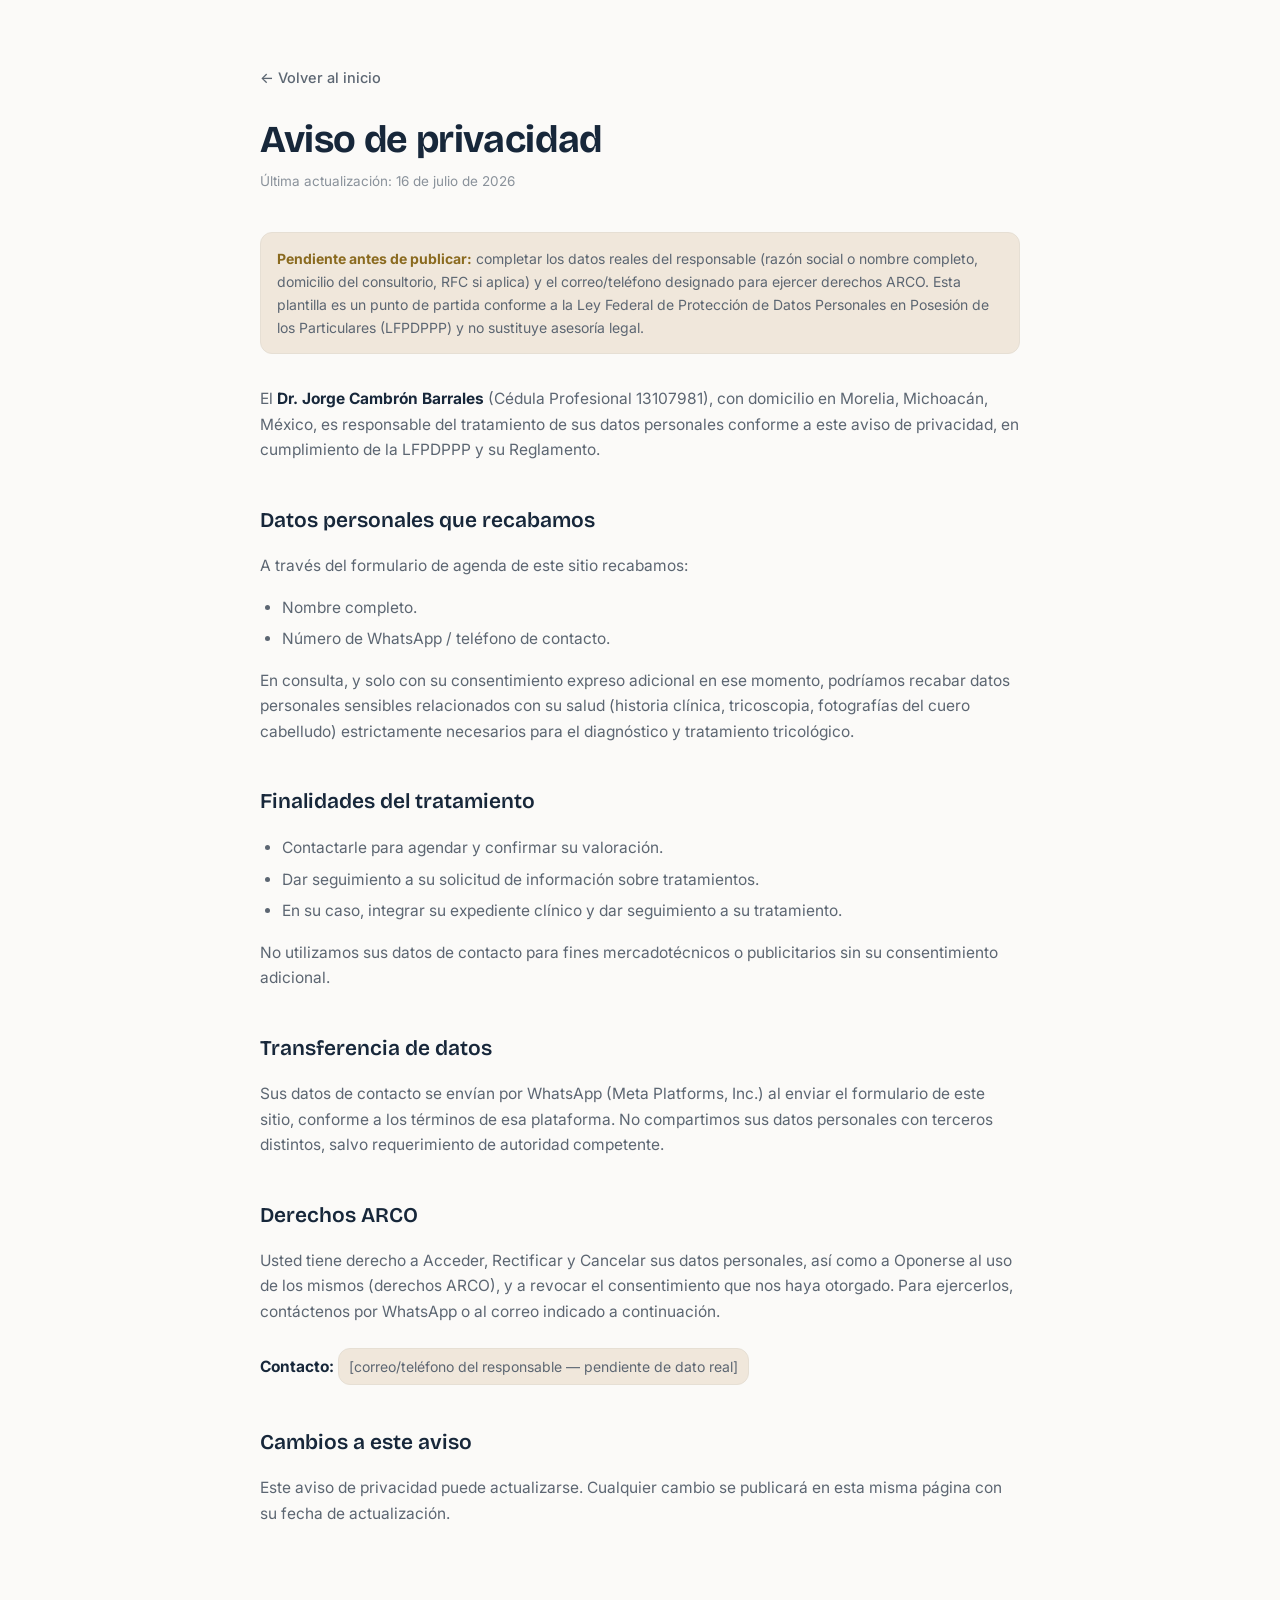
==== aviso-de-privacidad.html @ 43de092c "Implementa la landing "Landing completa" del design system de Claude Design Importa templates/landin" ====
<!DOCTYPE html>
<html lang="es-MX">
  <head>
    <meta charset="UTF-8" />
    <meta name="viewport" content="width=device-width, initial-scale=1" />
    <meta name="robots" content="noindex" />
    <title>Aviso de privacidad | Dr. Jorge Cambrón</title>
    <link rel="icon" type="image/svg+xml" href="assets/logo/favicon.svg" />
    <link rel="preconnect" href="https://fonts.googleapis.com" />
    <link rel="preconnect" href="https://fonts.gstatic.com" crossorigin />
    <link
      href="https://fonts.googleapis.com/css2?family=Bricolage+Grotesque:opsz,wght@12..96,400;12..96,600;12..96,700&family=Inter:wght@400;500;600&display=swap"
      rel="stylesheet"
    />
    <link rel="stylesheet" href="assets/css/tokens.css" />
    <style>
      body { margin: 0; background: var(--cream); color: var(--ink); font-family: var(--font-text); line-height: 1.65; }
      .legal-wrap { max-width: 760px; margin: 0 auto; padding: clamp(32px, 6vw, 64px) clamp(20px, 4vw, 40px) 96px; }
      .legal-back { display: inline-flex; align-items: center; gap: 6px; font-size: 14.5px; font-weight: 500; color: var(--ink-soft); text-decoration: none; margin-bottom: 28px; }
      .legal-back:hover { color: var(--navy); }
      h1 { font-family: var(--font-display); font-weight: 700; font-size: clamp(28px, 4vw, 38px); line-height: 1.15; letter-spacing: -0.01em; color: var(--ink); margin: 0 0 8px; }
      .legal-updated { font-size: 13.5px; color: var(--ink-mute); margin: 0 0 40px; }
      h2 { font-family: var(--font-display); font-weight: 600; font-size: 21px; color: var(--ink); margin: 40px 0 12px; }
      p, li { font-size: 15.5px; color: var(--ink-soft); }
      ul { padding-left: 22px; }
      li { margin-bottom: 6px; }
      strong { color: var(--ink); }
      .legal-todo { background: var(--sand); border: 1.5px solid var(--line); border-radius: var(--radius-md); padding: 14px 16px; font-size: 14px; color: var(--ink-soft); margin: 0 0 32px; }
      .legal-todo strong { color: var(--gold-deep); }
      a { color: var(--navy); }
    </style>
  </head>
  <body>
    <div class="legal-wrap">
      <a class="legal-back" href="index.html">← Volver al inicio</a>
      <h1>Aviso de privacidad</h1>
      <p class="legal-updated">Última actualización: 16 de julio de 2026</p>

      <div class="legal-todo">
        <strong>Pendiente antes de publicar:</strong> completar los datos reales del responsable (razón social o nombre completo, domicilio del consultorio, RFC si aplica) y el correo/teléfono designado para ejercer derechos ARCO. Esta plantilla es un punto de partida conforme a la Ley Federal de Protección de Datos Personales en Posesión de los Particulares (LFPDPPP) y no sustituye asesoría legal.
      </div>

      <p>
        El <strong>Dr. Jorge Cambrón Barrales</strong> (Cédula Profesional 13107981), con domicilio en Morelia, Michoacán, México, es responsable del tratamiento de sus datos personales conforme a este aviso de privacidad, en cumplimiento de la LFPDPPP y su Reglamento.
      </p>

      <h2>Datos personales que recabamos</h2>
      <p>A través del formulario de agenda de este sitio recabamos:</p>
      <ul>
        <li>Nombre completo.</li>
        <li>Número de WhatsApp / teléfono de contacto.</li>
      </ul>
      <p>
        En consulta, y solo con su consentimiento expreso adicional en ese momento, podríamos recabar datos personales sensibles relacionados con su salud (historia clínica, tricoscopia, fotografías del cuero cabelludo) estrictamente necesarios para el diagnóstico y tratamiento tricológico.
      </p>

      <h2>Finalidades del tratamiento</h2>
      <ul>
        <li>Contactarle para agendar y confirmar su valoración.</li>
        <li>Dar seguimiento a su solicitud de información sobre tratamientos.</li>
        <li>En su caso, integrar su expediente clínico y dar seguimiento a su tratamiento.</li>
      </ul>
      <p>No utilizamos sus datos de contacto para fines mercadotécnicos o publicitarios sin su consentimiento adicional.</p>

      <h2>Transferencia de datos</h2>
      <p>
        Sus datos de contacto se envían por WhatsApp (Meta Platforms, Inc.) al enviar el formulario de este sitio, conforme a los términos de esa plataforma. No compartimos sus datos personales con terceros distintos, salvo requerimiento de autoridad competente.
      </p>

      <h2>Derechos ARCO</h2>
      <p>
        Usted tiene derecho a Acceder, Rectificar y Cancelar sus datos personales, así como a Oponerse al uso de los mismos (derechos ARCO), y a revocar el consentimiento que nos haya otorgado. Para ejercerlos, contáctenos por WhatsApp o al correo indicado a continuación.
      </p>
      <p><strong>Contacto:</strong> <span class="legal-todo" style="display:inline-block; margin:8px 0 0; padding:6px 10px;">[correo/teléfono del responsable — pendiente de dato real]</span></p>

      <h2>Cambios a este aviso</h2>
      <p>
        Este aviso de privacidad puede actualizarse. Cualquier cambio se publicará en esta misma página con su fecha de actualización.
      </p>
    </div>
  </body>
</html>
---- assets/css/tokens.css ----
/* =========================================================
   TOKENS — Tricología Cambrón Design System
   Fuente: claude.ai/design · proyecto "Tricología Cambrón — Design System"
   (tokens/colors.css + typography.css + radius.css + shadows.css + motion.css)
   ========================================================= */

/* =========================================================
   COLOR — Marino (navy) + Dorado (gold) sobre neutros cálidos.
   Cálida, elegante y médica. Sin verde, sin terracota.
   Un único color de ACCIÓN (marino); el dorado se dosifica y
   NUNCA rellena botones. Contrastes verificados WCAG AA.
   ========================================================= */
:root {
  /* ---------- Brand: marino (único color de acción) ---------- */
  --navy:        #1F4E6B;  /* principal · CTA · enlaces · estructura (blanco encima 8.9:1) */
  --navy-hover:  #184056;  /* hover del botón primario · texto sobre tintes */
  --navy-deep:   #17273A;  /* pressed · titulares de alto énfasis */
  --navy-tint:   #E5EDF2;  /* rellenos suaves · chips · estados activos */
  --navy-tint-2: #CFDDE7;  /* tinte más fuerte · bordes sobre tinte */

  /* ---------- Accent: dorado — SOLO acento, nunca en botones ---------- */
  --gold:      #C89331;  /* subrayados · íconos · líneas · detalles sobre marino */
  --gold-deep: #8A6A1F;  /* dorado COMO TEXTO sobre fondo claro (5.0:1 sobre blanco) */
  --gold-tint: #F5EBD3;  /* fondo de chips/badges dorados */

  /* ---------- Neutros cálidos ---------- */
  --cream:       #FBFAF8;  /* fondo de página (off-white cálido) */
  --paper:       #FFFFFF;  /* tarjetas limpias — aportan la sensación clínica */
  --sand:        #F0E7DB;  /* superficie alterna cálida */
  --sand-2:      #E7DAC8;  /* arena más fuerte · hover sobre arena */
  --line:        #E6DFD4;  /* bordes · divisores */
  --line-strong: #D8CDBB;  /* divisores más fuertes */

  /* ---------- Ink (texto) ---------- */
  --ink:      #17273A;  /* texto principal (14.5:1 sobre papel) */
  --ink-soft: #5C6672;  /* texto secundario (5.6:1 sobre papel) */
  --ink-mute: #8A929B;  /* terciario · placeholder · disabled (grande/UI) */

  /* ---------- Semánticos ---------- */
  --success:      #2A5E86;
  --success-tint: #E3EBF2;
  --warning:      #B7791F;
  --warning-tint: #F7ECD6;
  --danger:       #B0402E;
  --danger-tint:  #F7E4DF;

  /* ---------- Aliases semánticos ---------- */
  --bg-page:            var(--cream);
  --surface:            var(--paper);
  --surface-alt:        var(--sand);
  --surface-brand-soft: var(--navy-tint);

  --text-primary:   var(--ink);
  --text-secondary: var(--ink-soft);
  --text-muted:     var(--ink-mute);
  --text-on-brand:  #FFFFFF;
  --text-brand:     var(--navy);

  --border:        var(--line);
  --border-strong: var(--line-strong);

  --brand:         var(--navy);
  --brand-hover:   var(--navy-hover);
  --brand-active:  var(--navy-deep);

  --accent:      var(--gold);
  --accent-ink:  var(--gold-deep);
  --accent-tint: var(--gold-tint);

  --link:       var(--navy);
  --link-hover: var(--navy-hover);

  --focus-ring: rgba(31, 78, 107, 0.32);
}

/* =========================================================
   TYPOGRAPHY — Display: Bricolage Grotesque · Text/UI/Data: Inter
   Escala fluida (móvil -> escritorio) vía clamp().
   ========================================================= */
:root {
  --font-display: "Bricolage Grotesque", "Segoe UI", system-ui, sans-serif;
  --font-text:    "Inter", system-ui, -apple-system, "Segoe UI", sans-serif;
  --font-data:    "Inter", system-ui, sans-serif;

  --fw-regular: 400;
  --fw-medium: 500;
  --fw-semibold: 600;
  --fw-bold: 700;
  --fw-display: 800;

  --fs-hero:    clamp(2.75rem, 1.55rem + 5vw, 4.5rem);
  --fs-h1:      clamp(2.15rem, 1.55rem + 2.6vw, 3.25rem);
  --fs-h2:      clamp(1.7rem, 1.35rem + 1.6vw, 2.35rem);
  --fs-h3:      clamp(1.35rem, 1.2rem + 0.7vw, 1.625rem);
  --fs-h4:      1.25rem;
  --fs-body-lg: 1.125rem;
  --fs-body:    1rem;
  --fs-sm:      0.875rem;
  --fs-caption: 0.8125rem;

  --lh-tight:   1.08;
  --lh-heading: 1.18;
  --lh-snug:    1.3;
  --lh-body:    1.6;

  --ls-display: -0.02em;
  --ls-tight:   -0.01em;
  --ls-normal:  0;
  --ls-eyebrow: 0.14em;
}

/* =========================================================
   RADIUS — esquinas suaves y orgánicas.
   ========================================================= */
:root {
  --radius-sm:   8px;
  --radius-md:   12px;
  --radius-lg:   16px;
  --radius-xl:   24px;
  --radius-pill: 999px;
}

/* =========================================================
   SHADOWS — sutiles y funcionales (base marino-ink, nunca negro duro).
   ========================================================= */
:root {
  --shadow-xs: 0 1px 2px rgba(23, 39, 58, 0.06);
  --shadow-sm: 0 1px 3px rgba(23, 39, 58, 0.08), 0 1px 2px rgba(23, 39, 58, 0.04);
  --shadow-md: 0 6px 16px rgba(23, 39, 58, 0.09), 0 2px 4px rgba(23, 39, 58, 0.05);
  --shadow-lg: 0 16px 40px rgba(23, 39, 58, 0.14), 0 4px 10px rgba(23, 39, 58, 0.06);
  --shadow-focus: 0 0 0 3px var(--focus-ring);
}

/* =========================================================
   MOTION — calmado y cálido. Fades y eases suaves; sin rebotes duros.
   ========================================================= */
:root {
  --dur-fast: 140ms;
  --dur-base: 240ms;
  --dur-slow: 420ms;

  --ease-out:    cubic-bezier(0.22, 1, 0.36, 1);
  --ease-in-out: cubic-bezier(0.65, 0, 0.35, 1);
  --ease-soft:   cubic-bezier(0.34, 1.2, 0.64, 1);
}
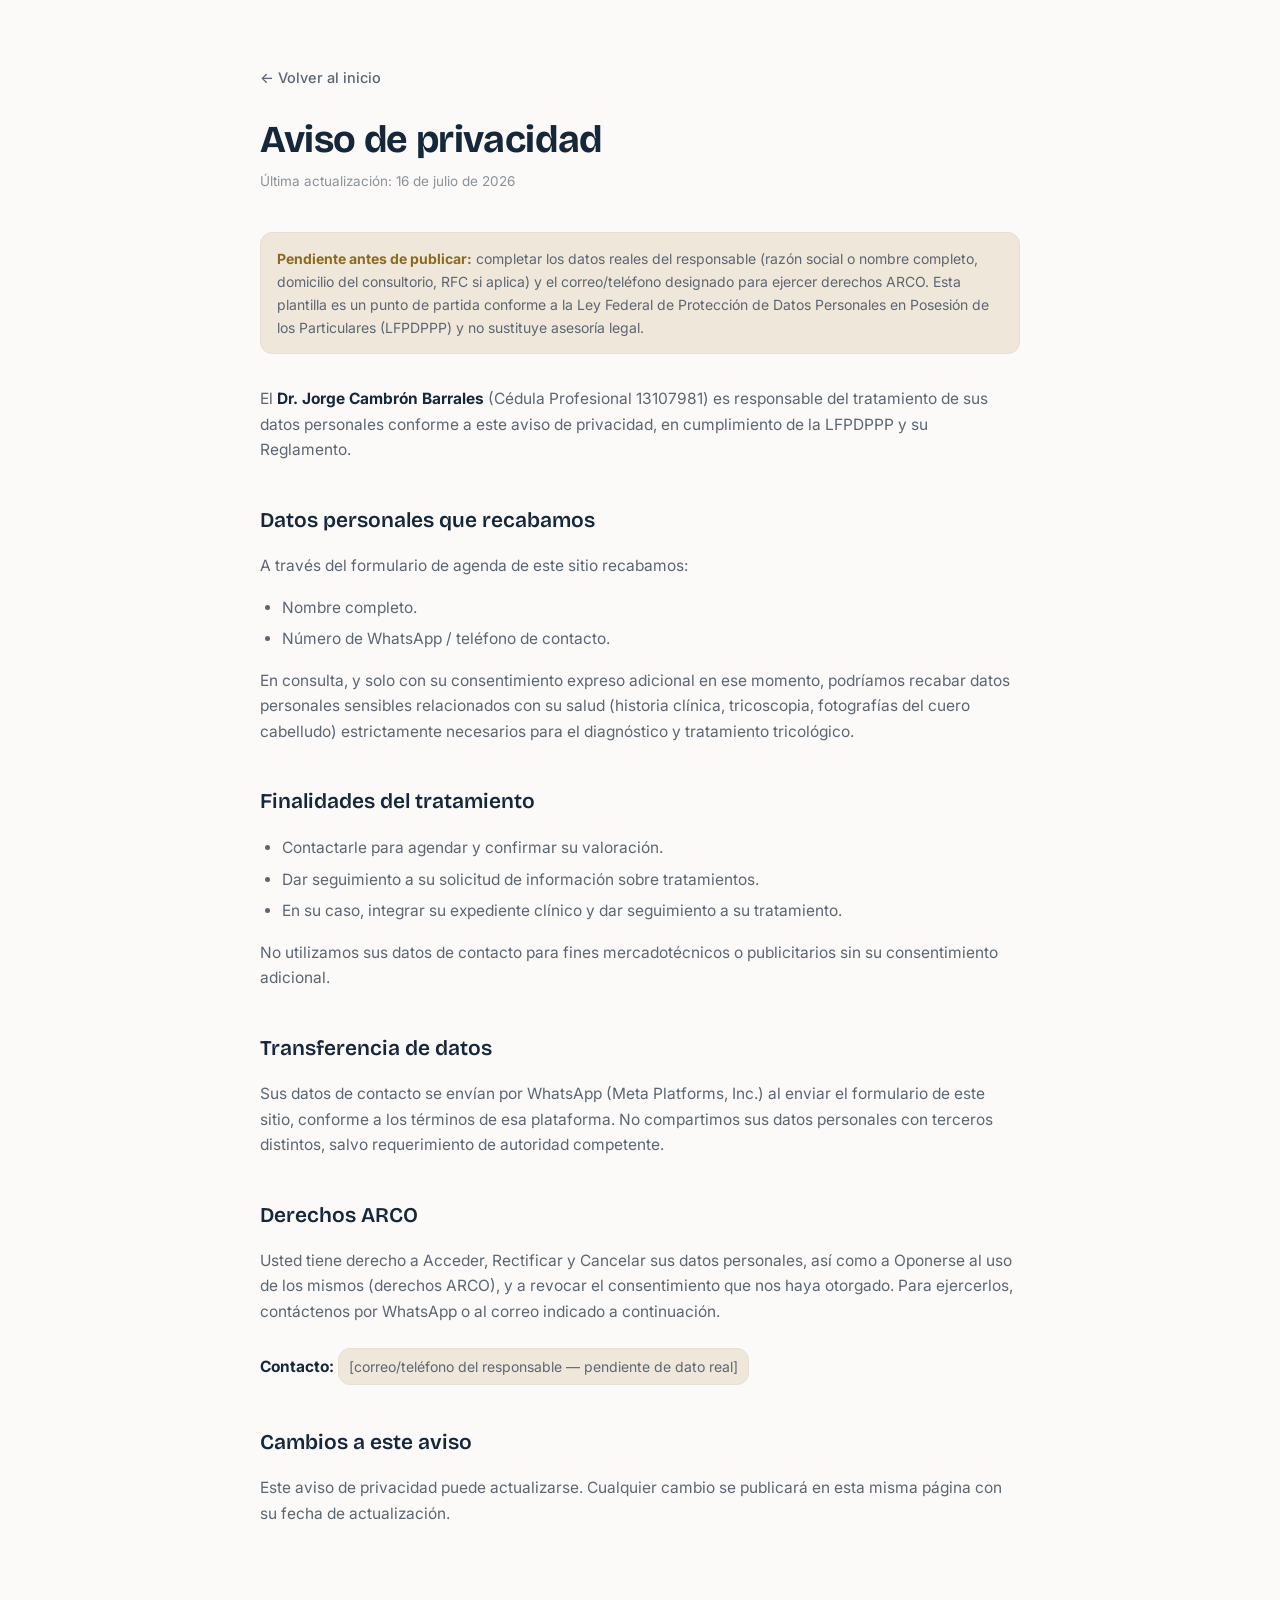
==== commit 1b88d2e6: "Quita Morelia como ciudad única y corrige favicon del aviso El doctor atiende en Morelia, Guadalajar" ====
--- a/aviso-de-privacidad.html
+++ b/aviso-de-privacidad.html
@@ -5,7 +5,7 @@
     <meta name="viewport" content="width=device-width, initial-scale=1" />
     <meta name="robots" content="noindex" />
     <title>Aviso de privacidad | Dr. Jorge Cambrón</title>
-    <link rel="icon" type="image/svg+xml" href="assets/logo/favicon.svg" />
+    <link rel="icon" type="image/png" href="assets/logo/icon-foliculo.png" />
     <link rel="preconnect" href="https://fonts.googleapis.com" />
     <link rel="preconnect" href="https://fonts.gstatic.com" crossorigin />
     <link
@@ -41,7 +41,7 @@
       </div>
 
       <p>
-        El <strong>Dr. Jorge Cambrón Barrales</strong> (Cédula Profesional 13107981), con domicilio en Morelia, Michoacán, México, es responsable del tratamiento de sus datos personales conforme a este aviso de privacidad, en cumplimiento de la LFPDPPP y su Reglamento.
+        El <strong>Dr. Jorge Cambrón Barrales</strong> (Cédula Profesional 13107981) es responsable del tratamiento de sus datos personales conforme a este aviso de privacidad, en cumplimiento de la LFPDPPP y su Reglamento.
       </p>
 
       <h2>Datos personales que recabamos</h2>
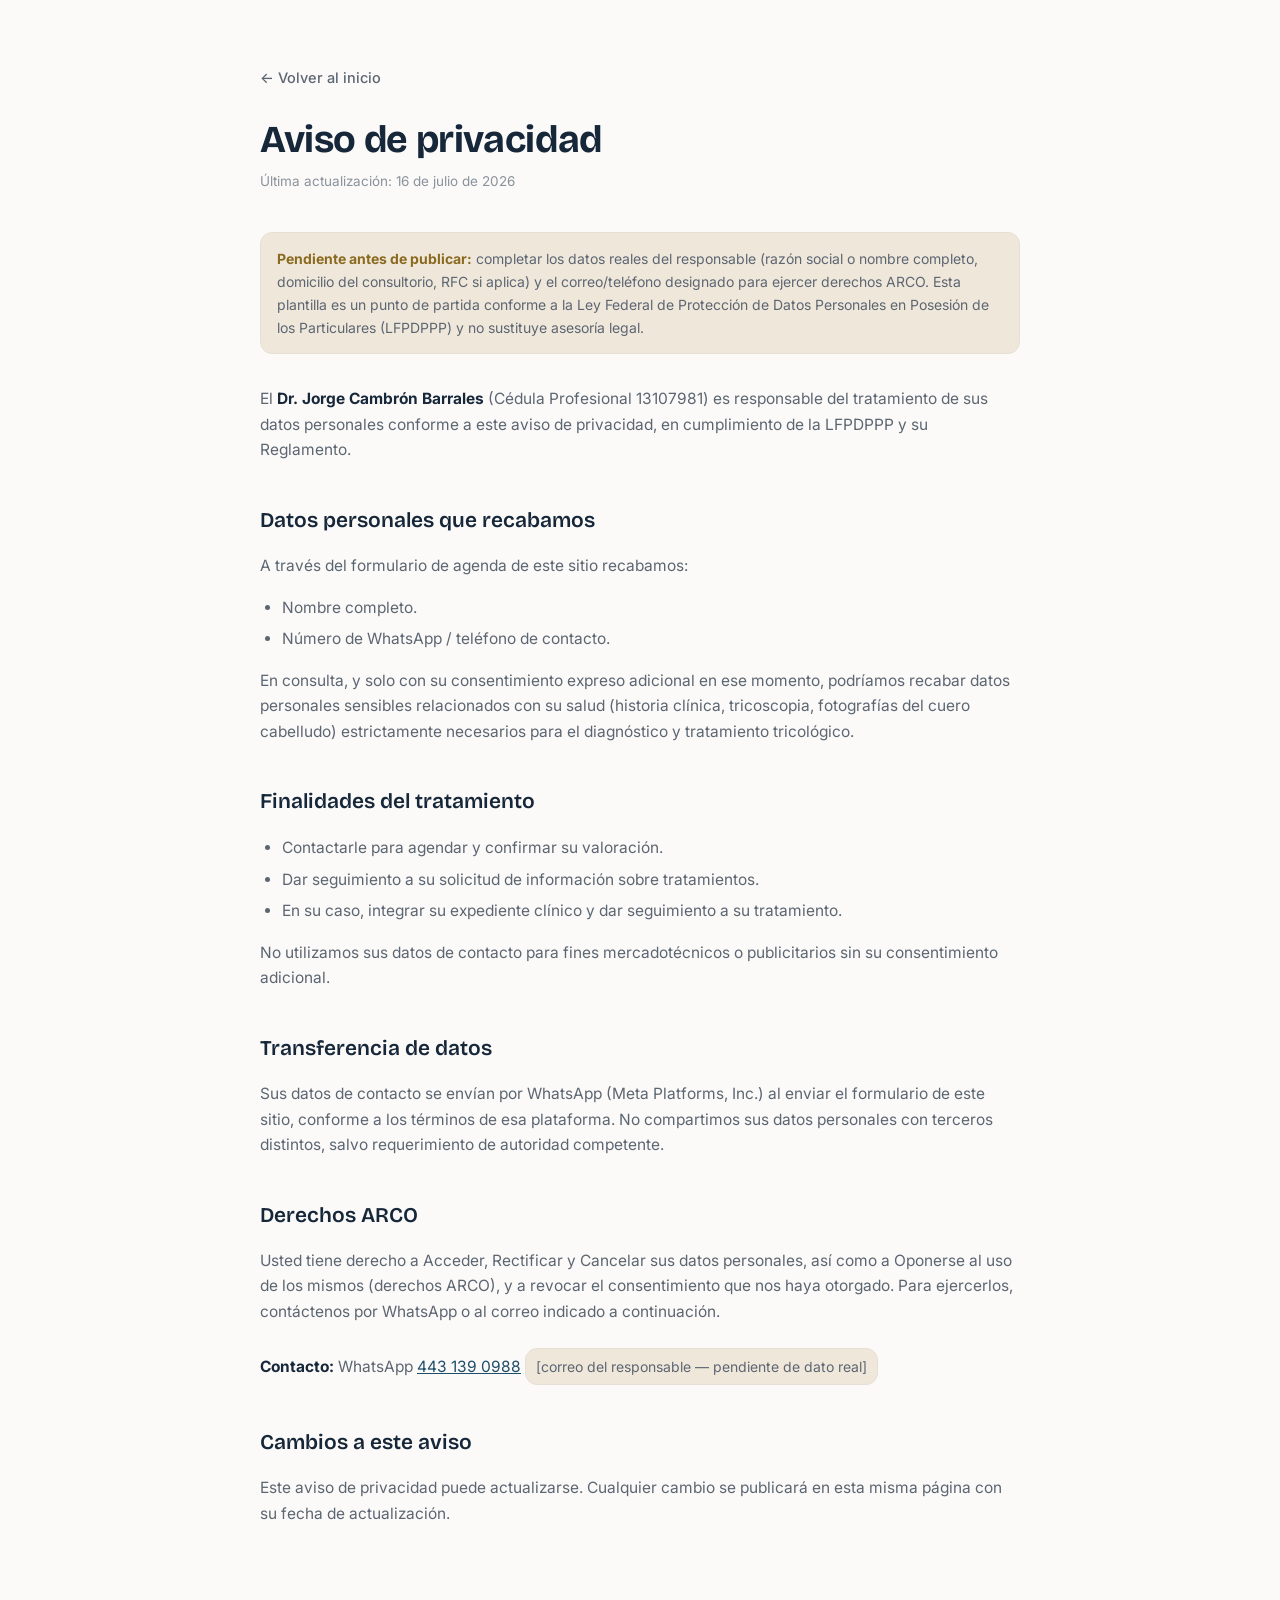
==== commit 7c806c83: "Datos reales, ubicaciones, SEO/IA y limpieza del repo Integra las respuestas de la clínica y cierra " ====
--- a/aviso-de-privacidad.html
+++ b/aviso-de-privacidad.html
@@ -5,7 +5,8 @@
     <meta name="viewport" content="width=device-width, initial-scale=1" />
     <meta name="robots" content="noindex" />
     <title>Aviso de privacidad | Dr. Jorge Cambrón</title>
-    <link rel="icon" type="image/png" href="assets/logo/icon-foliculo.png" />
+    <link rel="icon" type="image/png" sizes="512x512" href="assets/logo/favicon.png" />
+    <link rel="apple-touch-icon" sizes="180x180" href="assets/logo/apple-touch-icon.png" />
     <link rel="preconnect" href="https://fonts.googleapis.com" />
     <link rel="preconnect" href="https://fonts.gstatic.com" crossorigin />
     <link
@@ -71,7 +72,7 @@
       <p>
         Usted tiene derecho a Acceder, Rectificar y Cancelar sus datos personales, así como a Oponerse al uso de los mismos (derechos ARCO), y a revocar el consentimiento que nos haya otorgado. Para ejercerlos, contáctenos por WhatsApp o al correo indicado a continuación.
       </p>
-      <p><strong>Contacto:</strong> <span class="legal-todo" style="display:inline-block; margin:8px 0 0; padding:6px 10px;">[correo/teléfono del responsable — pendiente de dato real]</span></p>
+      <p><strong>Contacto:</strong> WhatsApp <a href="https://wa.me/524431390988">443 139 0988</a> <span class="legal-todo" style="display:inline-block; margin:8px 0 0; padding:6px 10px;">[correo del responsable — pendiente de dato real]</span></p>
 
       <h2>Cambios a este aviso</h2>
       <p>
